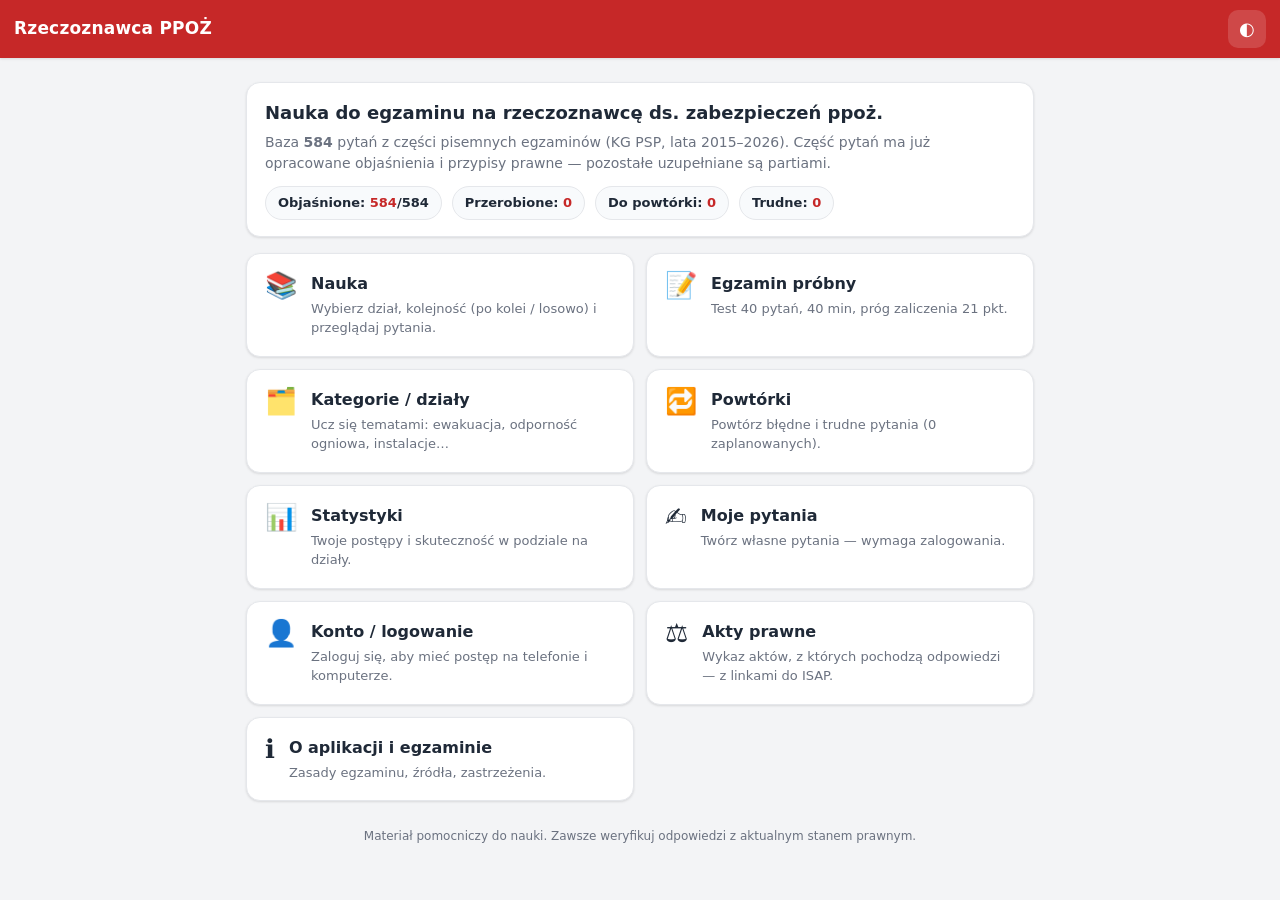
==== index.html @ 4fbf4b03 "Add files via upload" ====
<!DOCTYPE html>
<html lang="pl">
<head>
<meta charset="utf-8">
<meta name="viewport" content="width=device-width, initial-scale=1, viewport-fit=cover">
<meta name="theme-color" content="#c62828">
<meta name="description" content="Nauka do egzaminu na rzeczoznawcę do spraw zabezpieczeń przeciwpożarowych – pytania, objaśnienia i przypisy prawne.">
<title>Rzeczoznawca PPOŻ – nauka</title>
<link rel="manifest" href="manifest.webmanifest">
<link rel="icon" href="icons/icon-192.png">
<link rel="apple-touch-icon" href="icons/icon-192.png">
<link rel="stylesheet" href="styles.css">
</head>
<body>
<header class="app">
  <button class="home-btn" id="homeBtn" aria-label="Menu główne">‹</button>
  <h1 id="topTitle">Rzeczoznawca PPOŻ</h1>
  <button class="acct-btn hidden" id="acctBtn" aria-label="Konto użytkownika" title="Konto">👤</button>
  <button class="theme-btn" id="themeBtn" aria-label="Motyw">◐</button>
</header>
<main id="app"><!-- widoki wstrzykiwane przez app.js --></main>

<script src="questions.js"></script>
<script src="answers.js"></script>
<script src="questions-new.js"></script>
<script src="acts.js"></script>
<script src="quotes.js"></script>
<!-- warstwa serwerowa: biblioteka Supabase + konfiguracja + klient -->
<script src="vendor/supabase.js"></script>
<script src="cloud-config.js"></script>
<script src="cloud.js"></script>
<script src="app.js"></script>
<script>
if ('serviceWorker' in navigator && location.protocol.startsWith('http')) {
  window.addEventListener('load', () => navigator.serviceWorker.register('service-worker.js').catch(()=>{}));
}
</script>
</body>
</html>
---- styles.css ----
/* ===== Rzeczoznawca PPOŻ – nauka do egzaminu ===== */
:root {
  --bg: #f3f4f6;
  --surface: #ffffff;
  --surface-2: #f8fafc;
  --text: #1f2937;
  --text-soft: #6b7280;
  --border: #e5e7eb;
  --brand: #c62828;
  --brand-dark: #8e0000;
  --brand-soft: #fdecea;
  --ok: #1b8f4d;
  --ok-soft: #e6f5ec;
  --bad: #c62828;
  --bad-soft: #fdecea;
  --warn: #b7791f;
  --accent: #1d4ed8;
  --shadow: 0 1px 3px rgba(0,0,0,.08), 0 1px 2px rgba(0,0,0,.04);
  --radius: 14px;
  --maxw: 820px;
}
@media (prefers-color-scheme: dark) {
  :root:not([data-theme="light"]) {
    --bg:#0f1115; --surface:#171a21; --surface-2:#1e222b; --text:#e6e8ec;
    --text-soft:#9aa2ad; --border:#2a2f3a; --brand:#ef5350; --brand-dark:#c62828;
    --brand-soft:#3a1b1b; --ok:#4ade80; --ok-soft:#12301f; --bad:#ef5350;
    --bad-soft:#3a1b1b; --accent:#60a5fa; --shadow:0 1px 3px rgba(0,0,0,.4);
  }
}
:root[data-theme="dark"] {
  --bg:#0f1115; --surface:#171a21; --surface-2:#1e222b; --text:#e6e8ec;
  --text-soft:#9aa2ad; --border:#2a2f3a; --brand:#ef5350; --brand-dark:#c62828;
  --brand-soft:#3a1b1b; --ok:#4ade80; --ok-soft:#12301f; --bad:#ef5350;
  --bad-soft:#3a1b1b; --accent:#60a5fa; --shadow:0 1px 3px rgba(0,0,0,.4);
}

* { box-sizing: border-box; -webkit-tap-highlight-color: transparent; }
html, body { margin: 0; padding: 0; }
body {
  font-family: system-ui, -apple-system, "Segoe UI", Roboto, Arial, sans-serif;
  background: var(--bg); color: var(--text); line-height: 1.5;
  font-size: 16px; -webkit-text-size-adjust: 100%;
}
a { color: var(--accent); }

/* Header */
header.app {
  position: sticky; top: 0; z-index: 20;
  background: var(--brand); color: #fff;
  display: flex; align-items: center; gap: 10px;
  padding: 10px 14px; box-shadow: var(--shadow);
}
header.app .home-btn {
  background: rgba(255,255,255,.15); border: none; color: #fff;
  width: 38px; height: 38px; border-radius: 10px; font-size: 20px;
  cursor: pointer; display: none; align-items: center; justify-content: center;
}
header.app .home-btn.show { display: inline-flex; }
header.app h1 { font-size: 17px; margin: 0; font-weight: 700; flex: 1; letter-spacing: .2px; }
header.app .theme-btn {
  background: rgba(255,255,255,.15); border: none; color: #fff;
  width: 38px; height: 38px; border-radius: 10px; font-size: 18px; cursor: pointer;
}

main { max-width: var(--maxw); margin: 0 auto; padding: 16px; }
@media (min-width: 640px) { main { padding: 24px 16px 40px; } }

.hidden { display: none !important; }

/* Cards / menu */
.grid { display: grid; gap: 12px; grid-template-columns: 1fr; }
@media (min-width: 560px) { .grid { grid-template-columns: 1fr 1fr; } }
.menu-card {
  background: var(--surface); border: 1px solid var(--border);
  border-radius: var(--radius); padding: 18px; cursor: pointer;
  box-shadow: var(--shadow); display: flex; gap: 14px; align-items: flex-start;
  transition: transform .08s ease, border-color .15s ease;
}
.menu-card:active { transform: scale(.985); }
.menu-card:hover { border-color: var(--brand); }
.menu-card .ico { font-size: 26px; line-height: 1; }
.menu-card h3 { margin: 0 0 3px; font-size: 16px; }
.menu-card p { margin: 0; color: var(--text-soft); font-size: 13px; }

.intro {
  background: var(--surface); border: 1px solid var(--border); border-radius: var(--radius);
  padding: 16px 18px; margin-bottom: 16px; box-shadow: var(--shadow);
}
.intro h2 { margin: 0 0 6px; font-size: 18px; }
.intro p { margin: 6px 0; font-size: 14px; color: var(--text-soft); }
.stat-row { display: flex; flex-wrap: wrap; gap: 10px; margin-top: 12px; }
.chip {
  background: var(--surface-2); border: 1px solid var(--border);
  border-radius: 999px; padding: 6px 12px; font-size: 13px; font-weight: 600;
}
.chip b { color: var(--brand); }

/* Buttons */
.btn {
  display: inline-flex; align-items: center; justify-content: center; gap: 8px;
  background: var(--brand); color: #fff; border: none; border-radius: 12px;
  padding: 12px 18px; font-size: 15px; font-weight: 600; cursor: pointer;
  box-shadow: var(--shadow); text-decoration: none;
}
.btn:active { transform: scale(.98); }
.btn.secondary { background: var(--surface); color: var(--text); border: 1px solid var(--border); }
.btn.ghost { background: transparent; color: var(--brand); box-shadow: none; }
.btn:disabled { opacity: .45; cursor: default; }
.btn-row { display: flex; gap: 10px; flex-wrap: wrap; align-items: center; }

/* Question card */
.qwrap { background: var(--surface); border: 1px solid var(--border); border-radius: var(--radius);
  box-shadow: var(--shadow); padding: 18px; }
.qmeta { display: flex; flex-wrap: wrap; gap: 8px; align-items: center; margin-bottom: 10px; }
.qmeta .cat { font-size: 12px; font-weight: 700; color: var(--brand); background: var(--brand-soft);
  padding: 4px 9px; border-radius: 999px; }
.qmeta .num { font-size: 12px; color: var(--text-soft); margin-left: auto; }
.badge-unv { font-size: 11px; font-weight: 700; color: var(--warn); border: 1px solid var(--warn);
  border-radius: 999px; padding: 3px 8px; }
.badge-new { font-size: 11px; font-weight: 800; color: #fff; background: var(--accent);
  border-radius: 999px; padding: 3px 9px; letter-spacing: .3px; }
.badge-ver { font-size: 11px; font-weight: 700; color: var(--ok); border: 1px solid var(--ok);
  border-radius: 999px; padding: 3px 8px; }
.qtext { font-size: 16px; font-weight: 600; margin: 4px 0 14px; }
.options { display: flex; flex-direction: column; gap: 10px; }
.opt {
  display: flex; gap: 12px; align-items: flex-start; text-align: left;
  background: var(--surface-2); border: 1.5px solid var(--border);
  border-radius: 12px; padding: 12px 14px; cursor: pointer; font-size: 15px;
  color: var(--text); transition: border-color .12s, background .12s;
}
.opt:hover { border-color: var(--brand); }
.opt .letter { font-weight: 800; color: var(--brand); min-width: 20px; }
.opt.correct { border-color: var(--ok); background: var(--ok-soft); }
.opt.wrong { border-color: var(--bad); background: var(--bad-soft); }
.opt.correct .letter { color: var(--ok); }
.opt.wrong .letter { color: var(--bad); }
.opt.disabled { cursor: default; }

/* Explanation */
.explain { margin-top: 16px; border-top: 1px dashed var(--border); padding-top: 14px; }
.explain h4 { margin: 0 0 6px; font-size: 14px; text-transform: uppercase; letter-spacing: .5px; color: var(--text-soft); }
.explain .ans { font-weight: 700; margin-bottom: 8px; }
.explain .ans .lit { color: var(--ok); }
.explain p { margin: 8px 0; font-size: 14.5px; }
.legal { margin-top: 10px; }
.legal .lg { display: flex; gap: 8px; align-items: flex-start; font-size: 13px; color: var(--text-soft);
  background: var(--surface-2); border: 1px solid var(--border); border-left: 3px solid var(--accent);
  border-radius: 8px; padding: 8px 10px; margin-top: 6px; }
.legal .lg::before { content: "§"; color: var(--accent); font-weight: 800; }
.legal .lg a { text-decoration: none; font-weight: 600; }
.legal .lg a:hover { text-decoration: underline; }
.legal .lg .lg-src { display: block; font-size: 11px; color: var(--text-soft); margin-top: 2px; }

/* Akty prawne */
.act-list { display: flex; flex-direction: column; gap: 10px; }
.act-item { background: var(--surface); border: 1px solid var(--border); border-left: 3px solid var(--accent);
  border-radius: 12px; padding: 12px 14px; box-shadow: var(--shadow); }
.act-main a { font-weight: 700; font-size: 14.5px; text-decoration: none; }
.act-main a:hover { text-decoration: underline; }
.act-meta { font-size: 12.5px; color: var(--text-soft); margin-top: 4px; }
.act-meta b { color: var(--brand); }
.act-link { color: var(--accent); font-weight: 600; }
/* Cytaty z przepisów */
.quotes { margin-top: 14px; }
.quote { margin: 8px 0 0; }
.quote blockquote { margin: 0; background: var(--surface-2); border: 1px solid var(--border);
  border-left: 3px solid var(--ok); border-radius: 10px; padding: 11px 13px;
  font-size: 13.5px; line-height: 1.55; font-style: italic; color: var(--text); white-space: pre-wrap; }
.quote figcaption { font-size: 12px; color: var(--text-soft); margin-top: 4px; padding-left: 3px; }
.quote figcaption a { text-decoration: none; font-weight: 600; }
.quote figcaption a:hover { text-decoration: underline; }
.quote-na { font-size: 12.5px; color: var(--text-soft); background: var(--surface-2);
  border: 1px dashed var(--border); border-radius: 10px; padding: 10px 12px; margin-top: 8px; }

.pending { color: var(--warn); font-size: 14px; background: var(--surface-2); border: 1px dashed var(--warn);
  border-radius: 10px; padding: 12px; margin-top: 12px; }

.nav-row { display: flex; justify-content: space-between; align-items: center; gap: 10px; margin-top: 16px; }
.mark-btns { display: flex; gap: 8px; }
.icon-toggle { background: var(--surface); border: 1px solid var(--border); border-radius: 10px;
  padding: 8px 12px; font-size: 13px; cursor: pointer; color: var(--text); font-weight: 600; }
.icon-toggle.active { background: var(--brand-soft); border-color: var(--brand); color: var(--brand); }

/* Category list */
.cat-list { display: flex; flex-direction: column; gap: 10px; }
.cat-item { display: flex; align-items: center; gap: 12px; background: var(--surface);
  border: 1px solid var(--border); border-radius: 12px; padding: 14px; cursor: pointer; box-shadow: var(--shadow); }
.cat-item:hover { border-color: var(--brand); }
.cat-item .cname { flex: 1; font-weight: 600; font-size: 15px; }
.cat-item .cnt { font-size: 13px; color: var(--text-soft); background: var(--surface-2);
  border-radius: 999px; padding: 3px 10px; }
.bar { height: 6px; background: var(--surface-2); border-radius: 999px; overflow: hidden; margin-top: 8px; }
.bar > span { display: block; height: 100%; background: var(--ok); }

/* Exam */
.exam-top { display: flex; align-items: center; gap: 12px; margin-bottom: 14px; flex-wrap: wrap; }
.timer { font-weight: 800; font-size: 18px; background: var(--surface); border: 1px solid var(--border);
  border-radius: 10px; padding: 6px 12px; }
.timer.warn { color: var(--bad); border-color: var(--bad); }
.progress-dots { display: flex; flex-wrap: wrap; gap: 5px; margin: 4px 0 14px; }
.dot { width: 26px; height: 26px; border-radius: 7px; border: 1px solid var(--border);
  background: var(--surface); font-size: 11px; display: flex; align-items: center; justify-content: center;
  cursor: pointer; color: var(--text-soft); }
.dot.answered { background: var(--brand); color: #fff; border-color: var(--brand); }
.dot.current { outline: 2px solid var(--accent); outline-offset: 1px; }

/* Result */
.result-hero { text-align: center; padding: 24px 16px; border-radius: var(--radius);
  background: var(--surface); border: 1px solid var(--border); box-shadow: var(--shadow); }
.result-hero .score { font-size: 44px; font-weight: 800; }
.result-hero.pass .score { color: var(--ok); }
.result-hero.fail .score { color: var(--bad); }
.result-hero .verdict { font-size: 18px; font-weight: 700; margin-top: 4px; }
.result-hero .sub { color: var(--text-soft); font-size: 14px; margin-top: 6px; }

/* misc */
.section-title { font-size: 20px; margin: 4px 0 14px; }
.note { font-size: 13px; color: var(--text-soft); }
.footer-note { text-align: center; color: var(--text-soft); font-size: 12px; margin-top: 26px; }
select, input[type=number] { font: inherit; padding: 8px 10px; border-radius: 10px; border: 1px solid var(--border);
  background: var(--surface); color: var(--text); }
.field { display: flex; flex-direction: column; gap: 6px; margin-bottom: 12px; }
.field label { font-size: 13px; font-weight: 600; color: var(--text-soft); }
.kv { display: flex; justify-content: space-between; padding: 8px 0; border-bottom: 1px solid var(--border); font-size: 14px; }
.kv:last-child { border-bottom: none; }
.kv b { font-weight: 700; }

/* ===================================================================
   Konto / profil, własne pytania, moderacja  (warstwa serwerowa)
   =================================================================== */
header.app .acct-btn {
  background: rgba(255,255,255,.15); border: none; color: #fff;
  width: 38px; height: 38px; border-radius: 10px; font-size: 17px; cursor: pointer;
}
header.app .acct-btn.logged { background: rgba(255,255,255,.34); box-shadow: inset 0 0 0 1px rgba(255,255,255,.5); }

/* pola formularzy */
.field label .hint { display: block; font-weight: 400; font-size: 12px; color: var(--text-soft); margin-top: 2px; }
.field textarea, .field input[type="text"], .field input[type="email"],
.field input[type="password"], .field input:not([type]) {
  width: 100%; font: inherit; color: var(--text);
  background: var(--surface); border: 1px solid var(--border);
  border-radius: 10px; padding: 10px 12px;
}
.field textarea { resize: vertical; line-height: 1.5; }
.field textarea:focus, .field input:focus { outline: 2px solid var(--accent); outline-offset: -1px; }
.field label.check { display: flex; gap: 9px; align-items: flex-start; font-weight: 600; font-size: 14.5px; }
.field label.check input { margin-top: 3px; flex: 0 0 auto; }
.radio-row { display: flex; gap: 10px; flex-wrap: wrap; }
.radio-row .radio {
  display: inline-flex; align-items: center; gap: 7px; font-weight: 700;
  background: var(--surface); border: 1px solid var(--border);
  border-radius: 10px; padding: 9px 16px; cursor: pointer;
}
.radio-row .radio:has(input:checked) { border-color: var(--ok); background: var(--ok-soft); color: var(--ok); }

/* zakładki logowanie / rejestracja */
.tabs { display: flex; gap: 8px; margin-bottom: 14px; }
.tabs .tab {
  flex: 1; font: inherit; font-weight: 700; cursor: pointer; padding: 10px;
  background: var(--surface); color: var(--text-soft);
  border: 1px solid var(--border); border-radius: 10px;
}
.tabs .tab.active { background: var(--brand-soft); border-color: var(--brand); color: var(--brand); }
.btn.wide { width: 100%; }
.or { display: flex; align-items: center; gap: 12px; margin: 18px 0 12px; color: var(--text-soft); font-size: 13px; }
.or::before, .or::after { content: ""; flex: 1; height: 1px; background: var(--border); }

/* komunikaty */
.msg { display: none; border-radius: 10px; padding: 10px 12px; font-size: 14px; margin-bottom: 14px; }
.msg.show { display: block; }
.msg.ok  { background: var(--ok-soft);  color: var(--ok);   border: 1px solid var(--ok); }
.msg.bad { background: var(--bad-soft); color: var(--bad);  border: 1px solid var(--bad); }
.msg.info{ background: var(--surface-2); color: var(--text-soft); border: 1px solid var(--border); }

/* plakietki pytań użytkowników */
.badge-user { font-size: 11px; font-weight: 800; color: #fff; background: #6d28d9;
  padding: 2px 7px; border-radius: 999px; }
.badge-priv { font-size: 11px; font-weight: 700; color: var(--text-soft);
  border: 1px solid var(--border); padding: 1px 7px; border-radius: 999px; }
.badge-pub  { font-size: 11px; font-weight: 700; color: var(--ok);
  border: 1px solid var(--ok); padding: 1px 7px; border-radius: 999px; }
.badge-rej  { font-size: 11px; font-weight: 700; color: var(--bad);
  border: 1px solid var(--bad); padding: 1px 7px; border-radius: 999px; }

/* lista moich pytań */
.myq-list { display: flex; flex-direction: column; gap: 10px; }
.myq { display: flex; gap: 12px; align-items: flex-start; background: var(--surface);
  border: 1px solid var(--border); border-left: 3px solid #6d28d9;
  border-radius: var(--radius); padding: 13px 14px; }
.myq-main { flex: 1; min-width: 0; }
.myq-q { font-weight: 600; font-size: 14.5px; }
.myq-meta { display: flex; flex-wrap: wrap; gap: 8px; align-items: center;
  margin-top: 7px; font-size: 12px; color: var(--text-soft); }
.myq-note { margin-top: 8px; font-size: 13px; color: var(--bad); }
.myq-btns { display: flex; flex-direction: column; gap: 6px; flex: 0 0 auto; }
.icon-toggle.danger { color: var(--bad); border-color: var(--bad); }

/* moderacja */
.mod-item { background: var(--surface); border: 1px solid var(--border);
  border-radius: var(--radius); padding: 15px 16px; margin-bottom: 14px; box-shadow: var(--shadow); }
.mod-opts { display: flex; flex-direction: column; gap: 6px; margin: 4px 0 10px; }
.mod-opt { font-size: 14px; background: var(--surface-2); border: 1px solid var(--border);
  border-radius: 9px; padding: 8px 11px; }
.mod-opt.ok { border-color: var(--ok); background: var(--ok-soft); color: var(--ok); font-weight: 600; }
.mod-exp { font-size: 13.5px; color: var(--text-soft); margin-top: 6px; }
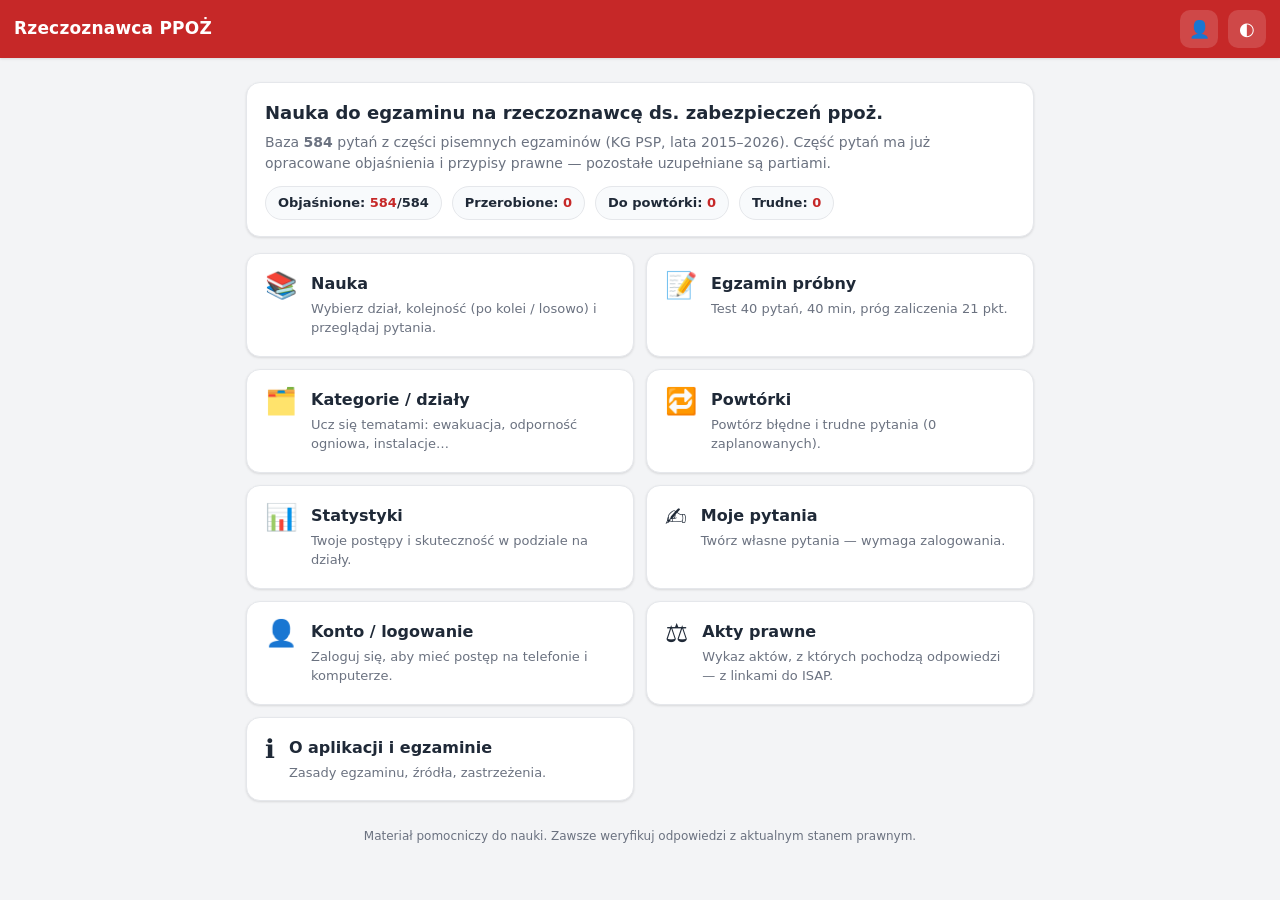
==== commit c5b3f98e: "Sekcja „Studia APOŻ" – baza ze studiów podyplomowych (login-only) Nowy, niezależny moduł (apoz.js) o" ====
--- a/index.html
+++ b/index.html
@@ -30,6 +30,7 @@
 <script src="cloud-config.js"></script>
 <script src="cloud.js"></script>
 <script src="app.js"></script>
+<script src="apoz.js"></script>
 <script>
 if ('serviceWorker' in navigator && location.protocol.startsWith('http')) {
   window.addEventListener('load', () => navigator.serviceWorker.register('service-worker.js').catch(()=>{}));
--- a/styles.css
+++ b/styles.css
@@ -305,3 +305,17 @@
   border-radius: 9px; padding: 8px 11px; }
 .mod-opt.ok { border-color: var(--ok); background: var(--ok-soft); color: var(--ok); font-weight: 600; }
 .mod-exp { font-size: 13.5px; color: var(--text-soft); margin-top: 6px; }
+
+/* Wznawianie przerwanej nauki / egzaminu (ekran główny) */
+.resume { display: flex; flex-wrap: wrap; align-items: center; justify-content: space-between; gap: 10px;
+  background: var(--surface); border: 1px solid var(--accent); border-left: 4px solid var(--accent);
+  border-radius: var(--radius); padding: 12px 14px; margin-bottom: 12px; font-size: 14.5px; box-shadow: var(--shadow); }
+.resume.exam { border-color: var(--brand); }
+.resume .btn-row { flex: 0 0 auto; }
+
+/* Studia APOŻ (moduł apoz.js) */
+.badge-apoz { font-size: 11px; font-weight: 800; color: #fff; background: #0e7490; padding: 2px 7px; border-radius: 999px; }
+.menu-card.apoz-card { border-left: 3px solid #0e7490; }
+.apoz-figs { display: flex; flex-wrap: wrap; gap: 10px; margin: 12px 0; }
+.apoz-fig { margin: 0; flex: 1 1 240px; }
+.apoz-fig img { display: block; width: 100%; max-height: 340px; object-fit: contain; border: 1px solid var(--border); border-radius: 10px; background: var(--surface); cursor: zoom-in; }
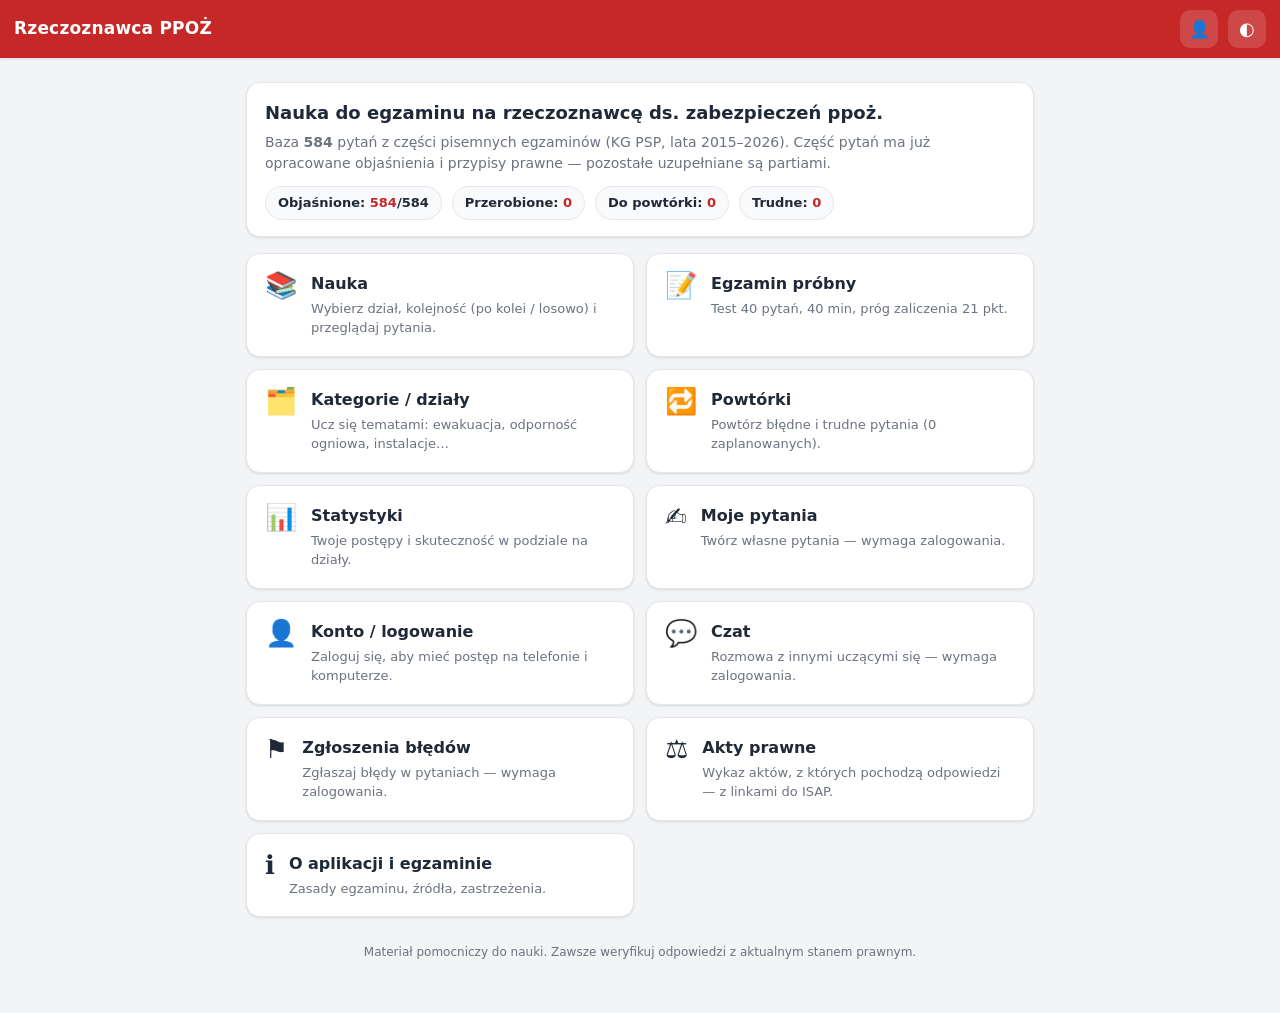
==== commit e46f912b: "Zgłoszenia błędów w pytaniach i czat użytkowników - social.js: przycisk „Zgłoś błąd w pytaniu” pod o" ====
--- a/index.html
+++ b/index.html
@@ -29,6 +29,7 @@
 <script src="vendor/supabase.js"></script>
 <script src="cloud-config.js"></script>
 <script src="cloud.js"></script>
+<script src="social.js"></script>
 <script src="app.js"></script>
 <script src="apoz.js"></script>
 <script>
--- a/styles.css
+++ b/styles.css
@@ -319,3 +319,40 @@
 .apoz-figs { display: flex; flex-wrap: wrap; gap: 10px; margin: 12px 0; }
 .apoz-fig { margin: 0; flex: 1 1 240px; }
 .apoz-fig img { display: block; width: 100%; max-height: 340px; object-fit: contain; border: 1px solid var(--border); border-radius: 10px; background: var(--surface); cursor: zoom-in; }
+
+/* ---- Zgłoszenia błędów w pytaniach ---- */
+.badge-rep { font-size: 11px; font-weight: 700; color: var(--bad); border: 1px solid var(--bad);
+  padding: 1px 7px; border-radius: 999px; white-space: nowrap; }
+.report-bar { margin-top: 14px; padding-top: 12px; border-top: 1px dashed var(--border); }
+.report-form { background: var(--surface-2); border: 1px solid var(--border); border-radius: 12px; padding: 14px; }
+.report-form h4 { margin: 0 0 10px; font-size: 15px; }
+.report-form select { width: 100%; max-width: 100%; }
+.report-form .msg { margin: 0 0 12px; }
+.mod-opt.sug { outline: 2px dashed var(--accent); outline-offset: 1px; }
+.rep-answer { border-left: 3px solid var(--accent); padding-left: 10px; }
+.pill { display: inline-block; background: var(--brand); color: #fff; font-size: 11px; font-weight: 700;
+  padding: 1px 8px; border-radius: 999px; white-space: nowrap; vertical-align: 1px; }
+
+/* ---- Czat ---- */
+.chat { display: flex; flex-direction: column; }
+.chat-rules { margin: 0 0 10px; }
+.chat-list { height: calc(100vh - 310px); height: calc(100dvh - 310px); min-height: 220px; overflow-y: auto;
+  background: var(--surface); border: 1px solid var(--border); border-radius: var(--radius);
+  padding: 12px; display: flex; flex-direction: column; gap: 8px; }
+.chat-msg { max-width: 85%; align-self: flex-start; background: var(--surface-2);
+  border: 1px solid var(--border); border-radius: 12px; padding: 7px 11px; }
+.chat-msg.mine { align-self: flex-end; background: var(--brand-soft); border-color: transparent; }
+.chat-head { display: flex; align-items: baseline; gap: 8px; font-size: 12px; color: var(--text-soft); }
+.chat-head b { color: var(--text); font-size: 13px; }
+.chat-del { margin-left: auto; background: none; border: none; color: var(--text-soft);
+  font-size: 17px; line-height: 1; cursor: pointer; padding: 0 2px; }
+.chat-del:hover { color: var(--bad); }
+.chat-body { white-space: pre-wrap; overflow-wrap: anywhere; font-size: 15px; }
+.chat-more { align-self: center; flex: none; }
+.chat-empty { margin: auto; text-align: center; }
+.chat .msg { margin: 10px 0 0; }
+.chat-form { display: flex; gap: 8px; margin-top: 10px; align-items: flex-end; }
+.chat-form textarea { flex: 1; min-width: 0; resize: none; border: 1px solid var(--border); border-radius: 10px;
+  padding: 9px 11px; font: inherit; line-height: 1.4; background: var(--surface); color: var(--text); }
+.chat-form textarea:focus { outline: 2px solid var(--accent); outline-offset: -1px; }
+.chat-form .btn { flex: none; width: auto; }
